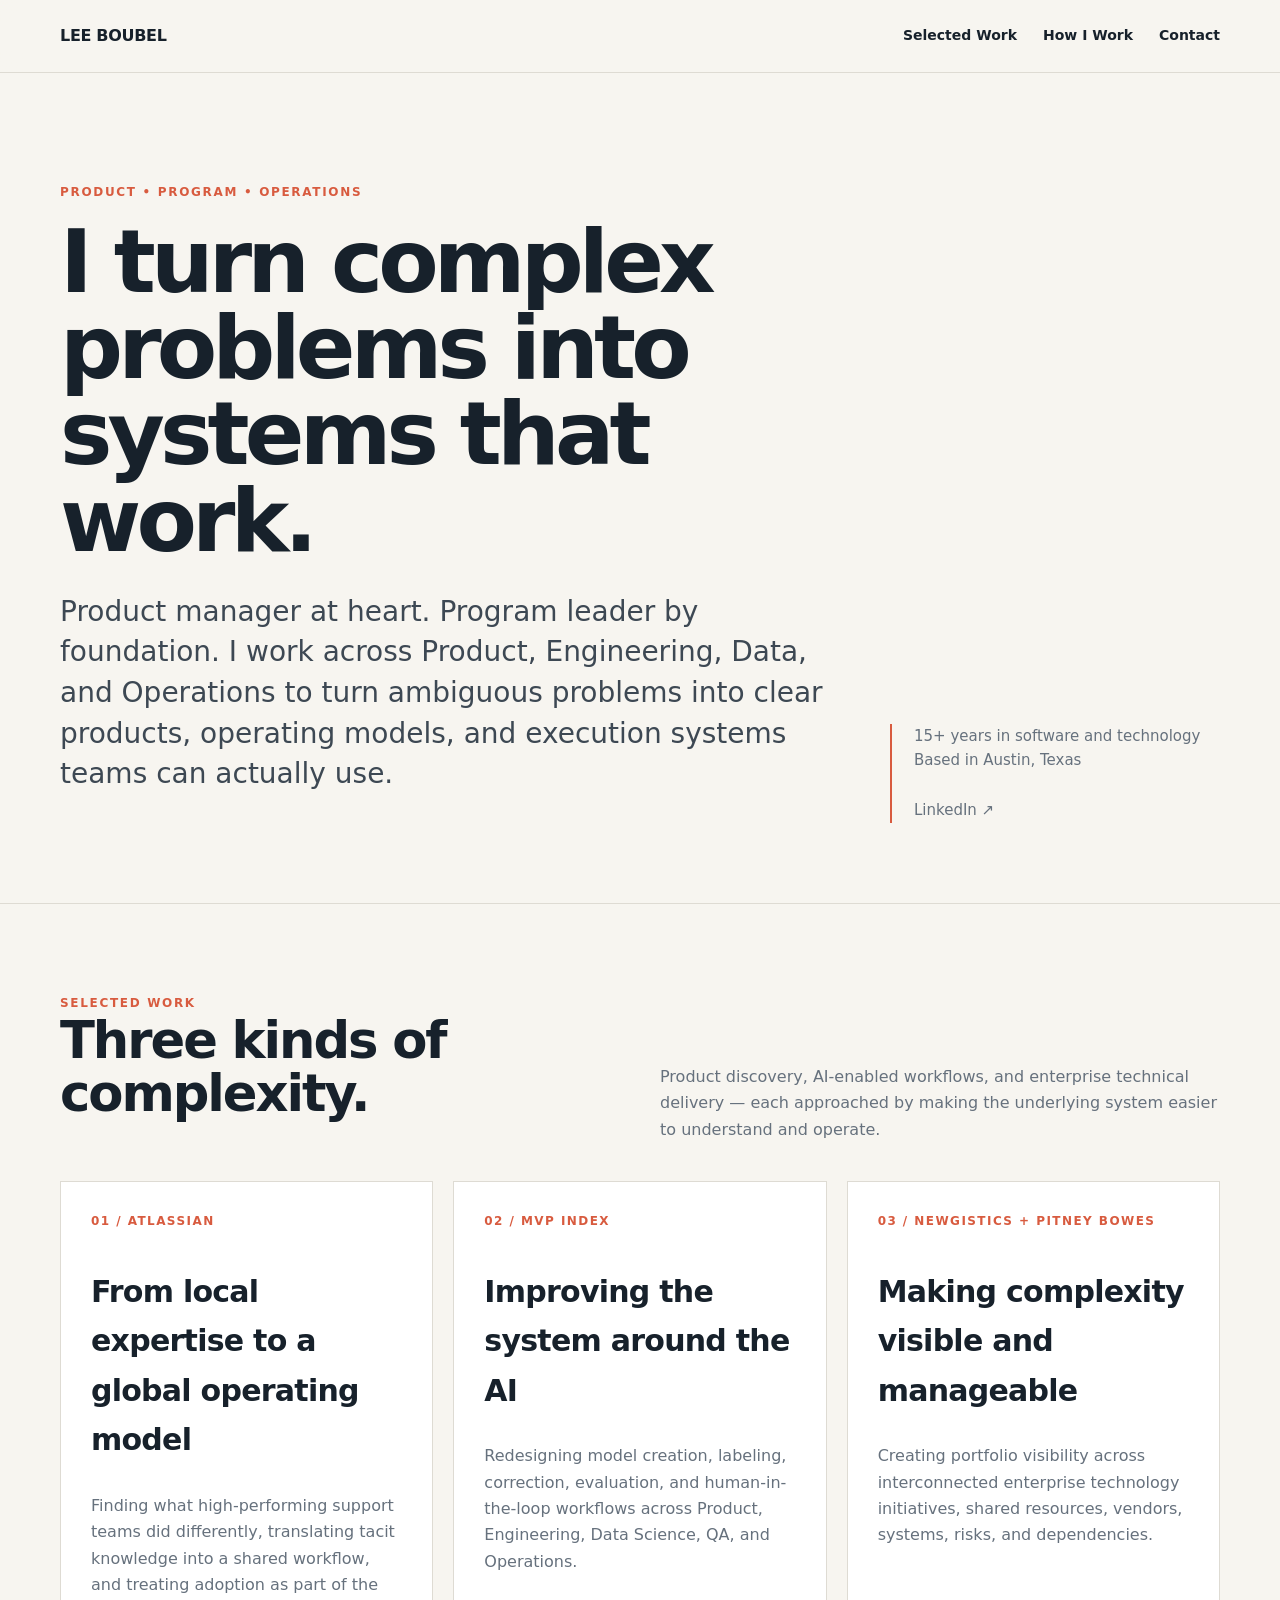
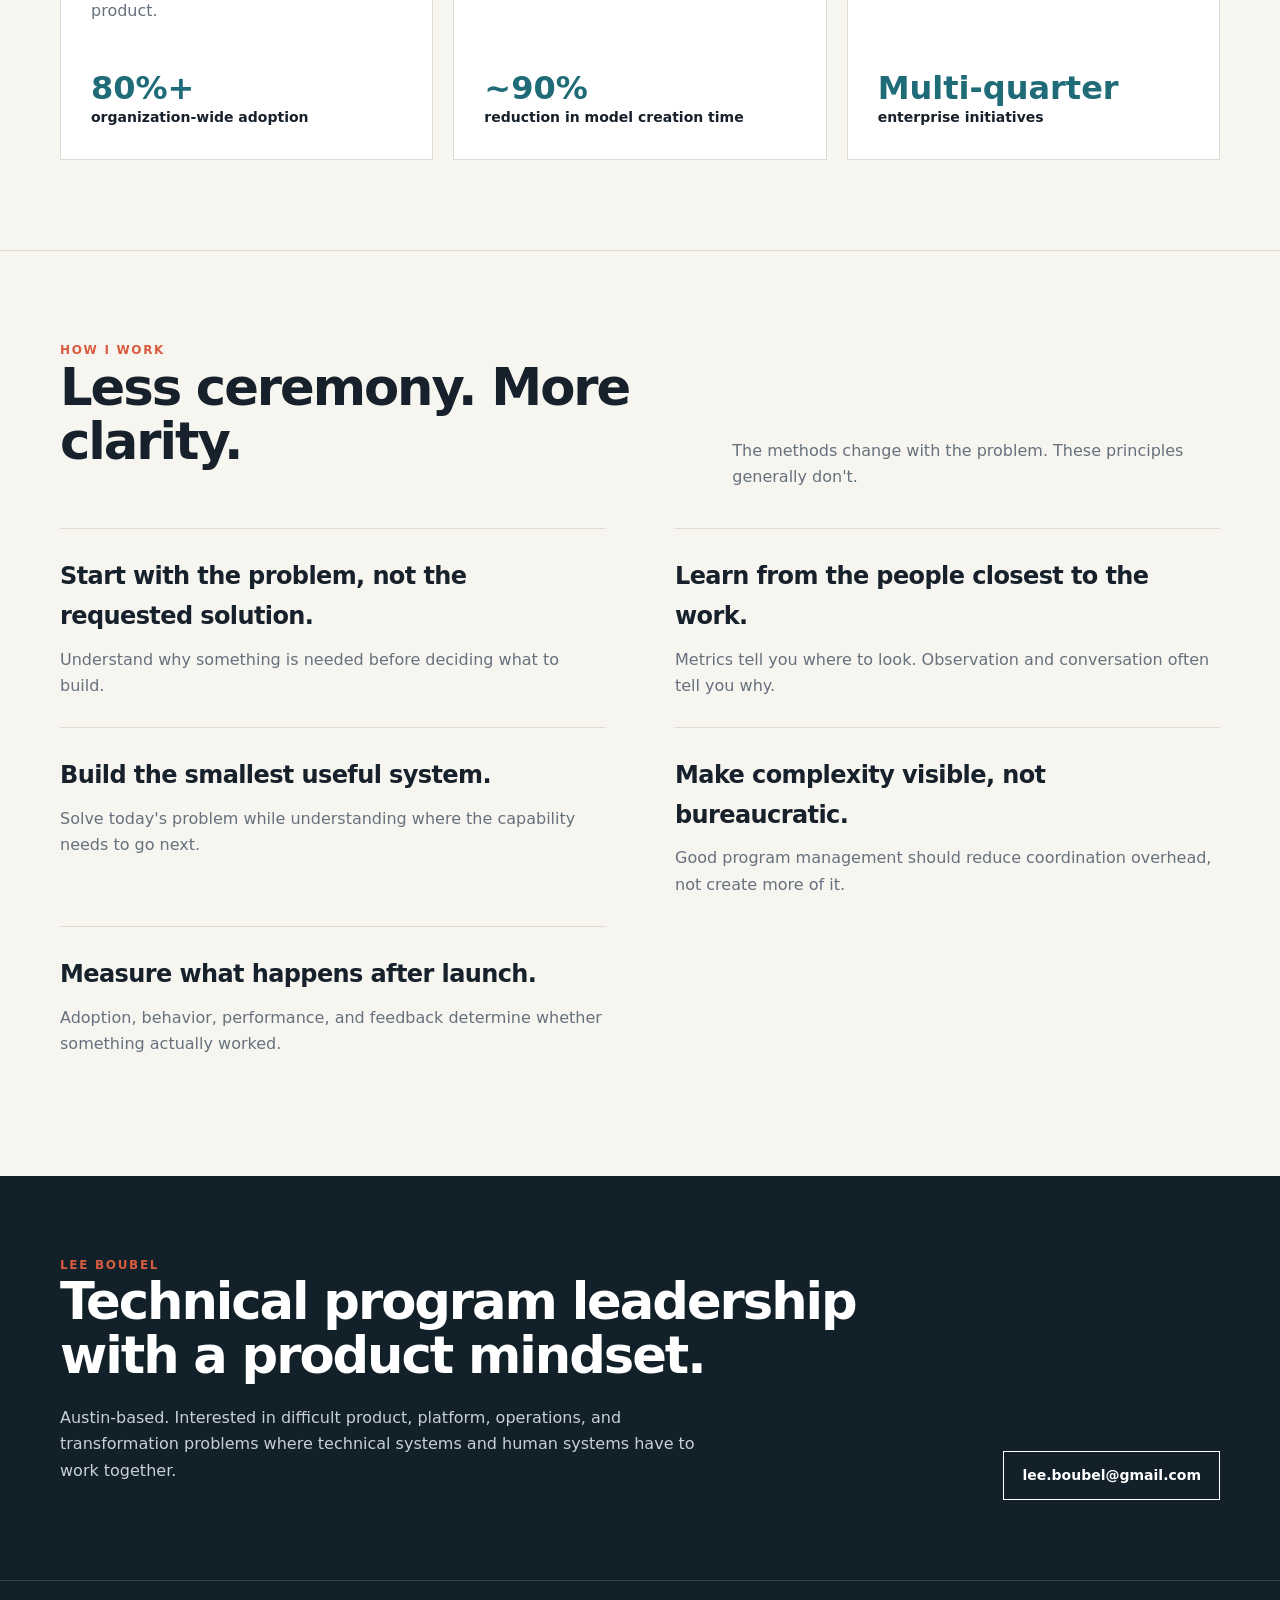
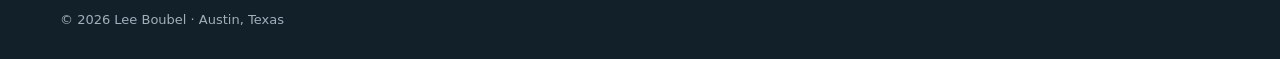
==== index.html @ baa6dc02 "Add files via upload" ====
<!doctype html><html lang="en"><head><meta charset="utf-8"><meta name="viewport" content="width=device-width,initial-scale=1"><meta name="description" content="Lee Boubel — Technical Program Management, Product Operations, and Business Transformation."><title>Lee Boubel | Product & Program Leadership</title><link rel="stylesheet" href="styles.css"></head><body>
<nav class="nav"><div class="wrap"><a class="brand" href="index.html">LEE BOUBEL</a><div class="links"><a href="#work">Selected Work</a><a href="#approach">How I Work</a><a href="mailto:lee.boubel@gmail.com">Contact</a></div></div></nav>
<header class="hero"><div class="wrap hero-grid"><div><div class="eyebrow">Product • Program • Operations</div><h1>I turn complex problems into systems that work.</h1><p class="lead">Product manager at heart. Program leader by foundation. I work across Product, Engineering, Data, and Operations to turn ambiguous problems into clear products, operating models, and execution systems teams can actually use.</p></div><div class="signal">15+ years in software and technology<br>Based in Austin, Texas<br><br><a href="https://www.linkedin.com/in/lee-boubel/">LinkedIn ↗</a></div></div></header>
<section class="section" id="work"><div class="wrap"><div class="section-head"><div><div class="eyebrow">Selected work</div><h2>Three kinds of complexity.</h2></div><p>Product discovery, AI-enabled workflows, and enterprise technical delivery — each approached by making the underlying system easier to understand and operate.</p></div><div class="cards">
<a class="card" href="single-queue.html"><span class="num">01 / ATLASSIAN</span><h3>From local expertise to a global operating model</h3><p>Finding what high-performing support teams did differently, translating tacit knowledge into a shared workflow, and treating adoption as part of the product.</p><div class="metric"><strong>80%+</strong> organization-wide adoption</div></a>
<a class="card" href="mvp-index.html"><span class="num">02 / MVP INDEX</span><h3>Improving the system around the AI</h3><p>Redesigning model creation, labeling, correction, evaluation, and human-in-the-loop workflows across Product, Engineering, Data Science, QA, and Operations.</p><div class="metric"><strong>~90%</strong> reduction in model creation time</div></a>
<a class="card" href="technical-programs.html"><span class="num">03 / NEWGISTICS + PITNEY BOWES</span><h3>Making complexity visible and manageable</h3><p>Creating portfolio visibility across interconnected enterprise technology initiatives, shared resources, vendors, systems, risks, and dependencies.</p><div class="metric"><strong>Multi-quarter</strong> enterprise initiatives</div></a>
</div></div></section>
<section class="section" id="approach"><div class="wrap"><div class="section-head"><div><div class="eyebrow">How I work</div><h2>Less ceremony. More clarity.</h2></div><p>The methods change with the problem. These principles generally don't.</p></div><div class="principles">
<div class="principle"><h3>Start with the problem, not the requested solution.</h3><p>Understand why something is needed before deciding what to build.</p></div><div class="principle"><h3>Learn from the people closest to the work.</h3><p>Metrics tell you where to look. Observation and conversation often tell you why.</p></div><div class="principle"><h3>Build the smallest useful system.</h3><p>Solve today's problem while understanding where the capability needs to go next.</p></div><div class="principle"><h3>Make complexity visible, not bureaucratic.</h3><p>Good program management should reduce coordination overhead, not create more of it.</p></div><div class="principle"><h3>Measure what happens after launch.</h3><p>Adoption, behavior, performance, and feedback determine whether something actually worked.</p></div></div></div></section>
<section class="cta"><div class="wrap"><div><div class="eyebrow">Lee Boubel</div><h2>Technical program leadership with a product mindset.</h2><p>Austin-based. Interested in difficult product, platform, operations, and transformation problems where technical systems and human systems have to work together.</p></div><a class="button" href="mailto:lee.boubel@gmail.com">lee.boubel@gmail.com</a></div></section><footer class="footer"><div class="wrap">© 2026 Lee Boubel · Austin, Texas</div></footer></body></html>
---- styles.css ----
:root{--ink:#17212b;--muted:#66717d;--paper:#f7f5f0;--white:#fff;--accent:#d85b3f;--accent2:#1f6b78;--line:#dedbd3;--dark:#122029;--max:1160px}*{box-sizing:border-box}html{scroll-behavior:smooth}body{margin:0;font-family:Inter,ui-sans-serif,system-ui,-apple-system,BlinkMacSystemFont,"Segoe UI",sans-serif;background:var(--paper);color:var(--ink);line-height:1.65}a{color:inherit;text-decoration:none}a:hover{color:var(--accent)}.wrap{width:min(var(--max),calc(100% - 40px));margin:auto}.nav{position:sticky;top:0;z-index:20;background:rgba(247,245,240,.94);backdrop-filter:blur(12px);border-bottom:1px solid var(--line)}.nav .wrap{height:72px;display:flex;align-items:center;justify-content:space-between}.brand{font-weight:800;letter-spacing:-.02em}.links{display:flex;gap:26px;font-size:14px;font-weight:650}.hero{padding:110px 0 80px}.eyebrow{text-transform:uppercase;letter-spacing:.14em;font-size:12px;font-weight:800;color:var(--accent)}h1{font-size:clamp(48px,7vw,88px);line-height:.98;letter-spacing:-.055em;margin:16px 0 28px;max-width:1000px}h2{font-size:clamp(32px,4vw,52px);line-height:1.05;letter-spacing:-.04em;margin:0 0 22px}h3{font-size:24px;letter-spacing:-.025em;margin:0 0 10px}.lead{font-size:clamp(20px,2.3vw,28px);line-height:1.45;color:#3d4853;max-width:850px}.hero-grid{display:grid;grid-template-columns:1.4fr .6fr;gap:60px;align-items:end}.signal{border-left:2px solid var(--accent);padding-left:22px;color:var(--muted);font-size:15px}.section{padding:90px 0;border-top:1px solid var(--line)}.section-head{display:flex;justify-content:space-between;gap:30px;align-items:end;margin-bottom:38px}.section-head p{max-width:560px;color:var(--muted);margin:0}.cards{display:grid;grid-template-columns:repeat(3,1fr);gap:20px}.card{background:var(--white);border:1px solid var(--line);padding:30px;min-height:390px;display:flex;flex-direction:column;transition:.2s ease}.card:hover{transform:translateY(-4px);box-shadow:0 18px 50px rgba(18,32,41,.08)}.num{font-size:12px;font-weight:800;color:var(--accent);letter-spacing:.12em}.card h3{font-size:30px;margin:35px 0 12px}.card p{color:var(--muted)}.metric{margin-top:auto;padding-top:30px;font-size:14px;font-weight:700}.metric strong{display:block;font-size:32px;line-height:1.1;color:var(--accent2)}.principles{display:grid;grid-template-columns:1fr 1fr;gap:0 70px}.principle{padding:28px 0;border-top:1px solid var(--line)}.principle p{color:var(--muted);margin:6px 0 0}.cta{background:var(--dark);color:white;padding:80px 0}.cta .wrap{display:flex;justify-content:space-between;gap:50px;align-items:end}.cta p{color:#c6d0d6;max-width:650px}.button{display:inline-block;border:1px solid currentColor;padding:12px 18px;font-weight:700;font-size:14px}.footer{background:var(--dark);color:#9fb0ba;padding:28px 0;border-top:1px solid #30414b;font-size:13px}.case-hero{padding:90px 0 65px}.case-hero h1{font-size:clamp(44px,6vw,74px);max-width:1000px}.case-meta{display:grid;grid-template-columns:repeat(3,1fr);gap:1px;background:var(--line);border:1px solid var(--line);margin-top:50px}.case-meta>div{background:var(--white);padding:24px}.case-meta span{display:block;color:var(--muted);font-size:12px;text-transform:uppercase;letter-spacing:.1em;font-weight:800;margin-bottom:6px}.story{display:grid;grid-template-columns:280px 1fr;gap:70px;padding:75px 0;border-top:1px solid var(--line)}.story .kicker{font-weight:800;font-size:13px;text-transform:uppercase;letter-spacing:.1em;color:var(--accent)}.story-copy{max-width:760px}.story-copy p{font-size:18px;color:#394550}.quote{font-size:28px!important;line-height:1.35;color:var(--ink)!important;font-weight:750;letter-spacing:-.02em;border-left:3px solid var(--accent);padding-left:24px;margin:35px 0}.flow{display:grid;grid-template-columns:repeat(5,1fr);gap:10px;margin:40px 0}.flow div{background:white;border:1px solid var(--line);padding:18px 14px;font-weight:700;font-size:13px;position:relative}.flow div:not(:last-child):after{content:'→';position:absolute;right:-10px;top:50%;transform:translate(50%,-50%);background:var(--paper);padding:2px;color:var(--accent)}.outcomes{display:grid;grid-template-columns:repeat(3,1fr);gap:16px;margin:35px 0}.outcome{background:var(--dark);color:white;padding:28px}.outcome strong{display:block;font-size:38px;color:#f0b36b}.outcome span{color:#c6d0d6;font-size:14px}.tags{display:flex;flex-wrap:wrap;gap:8px}.tag{border:1px solid var(--line);background:white;padding:8px 11px;font-size:12px;font-weight:700}.back{display:inline-block;margin:35px 0;color:var(--muted);font-weight:700;font-size:14px}@media(max-width:800px){.links{gap:14px}.links a:nth-child(2){display:none}.hero-grid,.story,.cta .wrap{grid-template-columns:1fr;display:grid}.cards,.case-meta,.outcomes{grid-template-columns:1fr}.principles{grid-template-columns:1fr}.flow{grid-template-columns:1fr}.flow div:not(:last-child):after{content:'↓';right:auto;left:50%;top:auto;bottom:-13px;transform:translate(-50%,50%)}.hero{padding-top:75px}.section{padding:65px 0}}
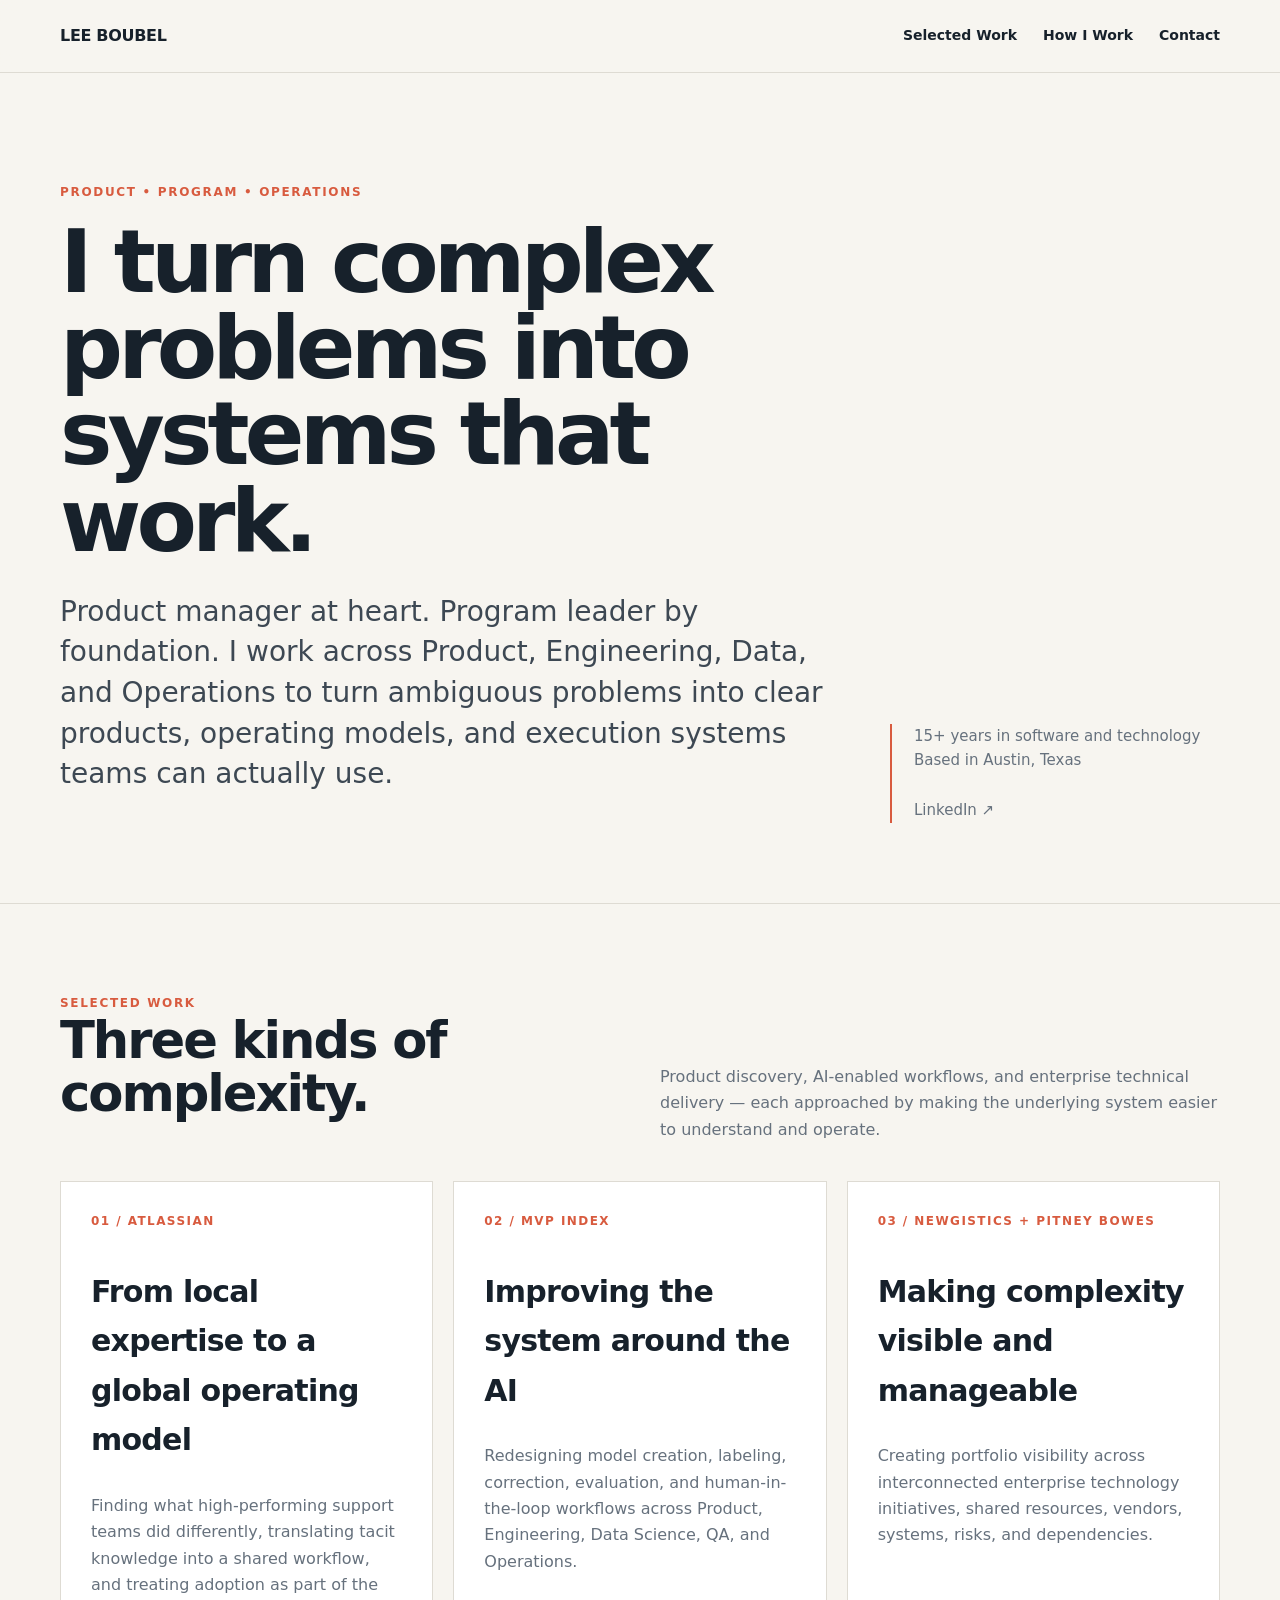
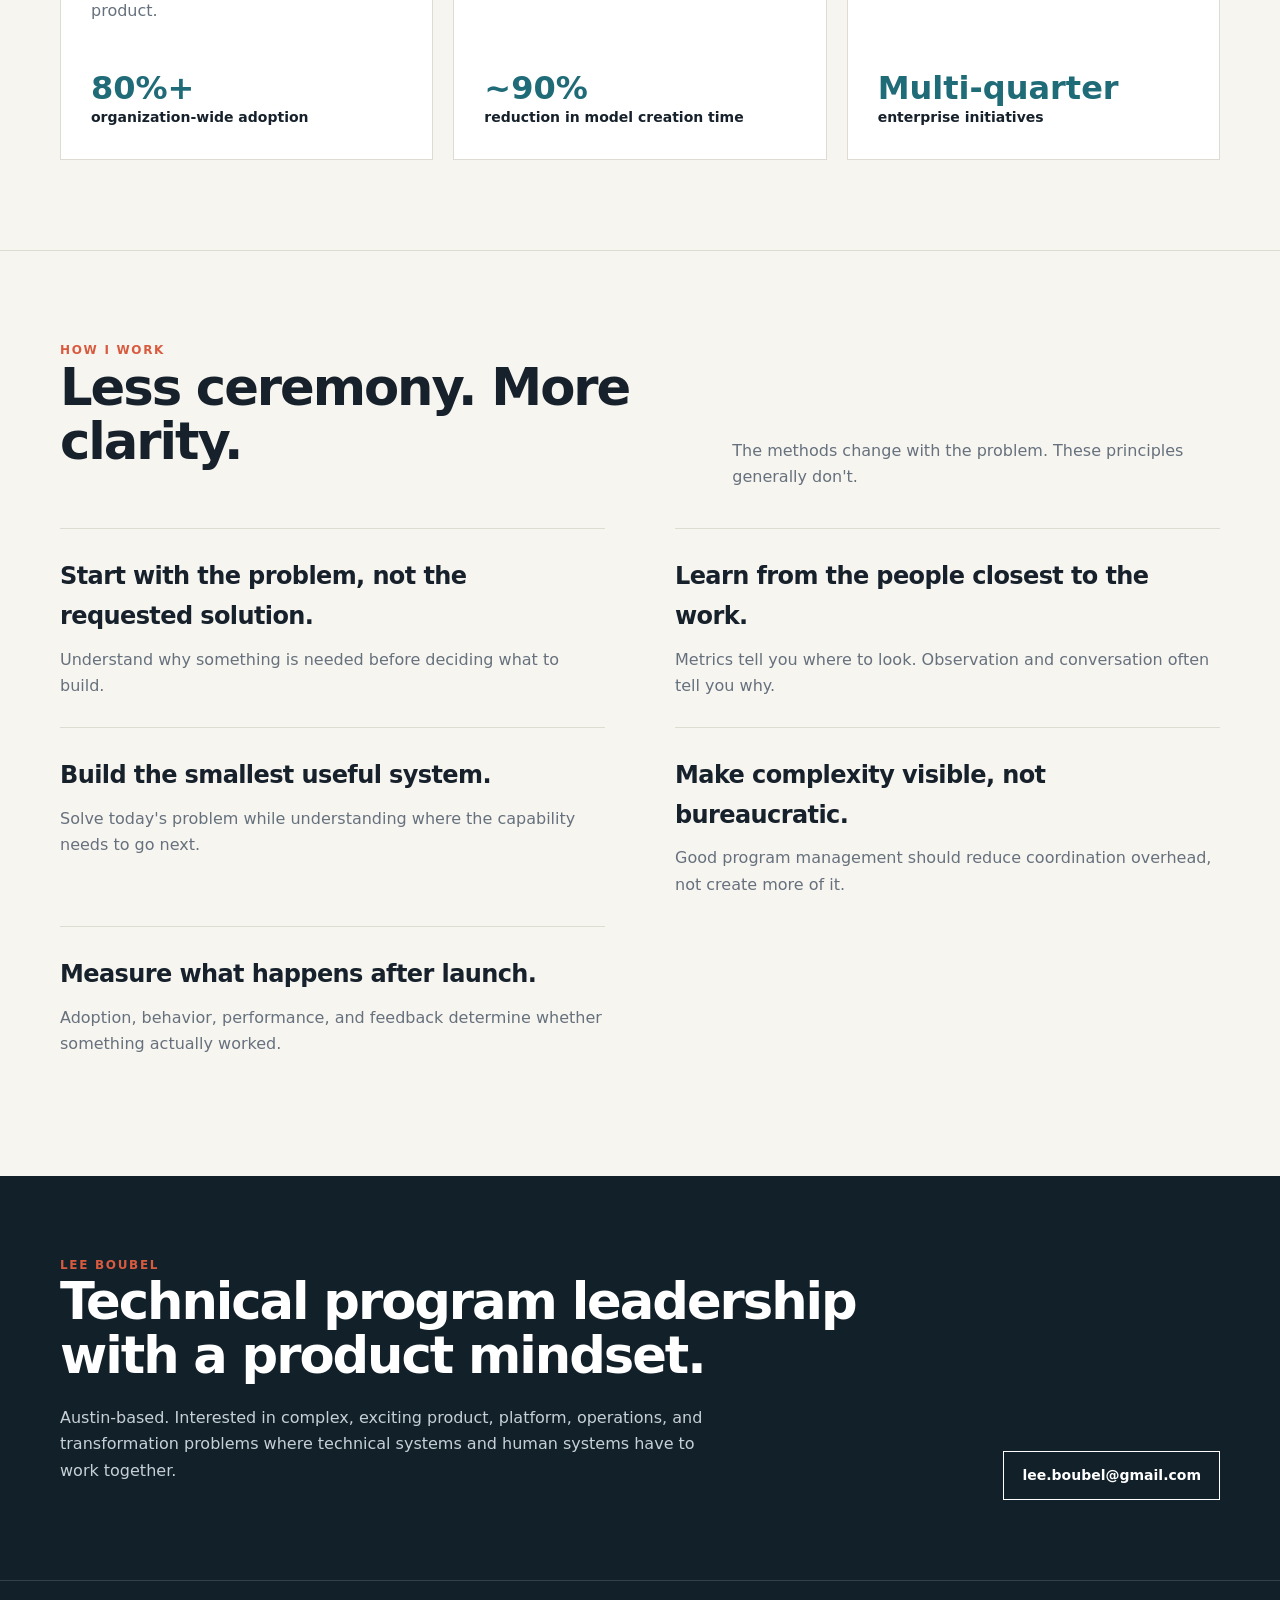
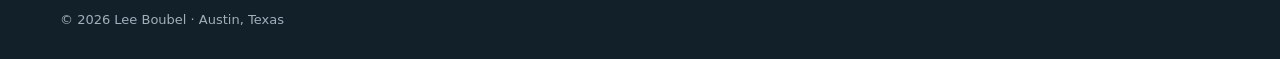
==== commit bdae3374: "Update index.html" ====
--- a/index.html
+++ b/index.html
@@ -1,6 +1,6 @@
 <!doctype html><html lang="en"><head><meta charset="utf-8"><meta name="viewport" content="width=device-width,initial-scale=1"><meta name="description" content="Lee Boubel — Technical Program Management, Product Operations, and Business Transformation."><title>Lee Boubel | Product & Program Leadership</title><link rel="stylesheet" href="styles.css"></head><body>
 <nav class="nav"><div class="wrap"><a class="brand" href="index.html">LEE BOUBEL</a><div class="links"><a href="#work">Selected Work</a><a href="#approach">How I Work</a><a href="mailto:lee.boubel@gmail.com">Contact</a></div></div></nav>
-<header class="hero"><div class="wrap hero-grid"><div><div class="eyebrow">Product • Program • Operations</div><h1>I turn complex problems into systems that work.</h1><p class="lead">Product manager at heart. Program leader by foundation. I work across Product, Engineering, Data, and Operations to turn ambiguous problems into clear products, operating models, and execution systems teams can actually use.</p></div><div class="signal">15+ years in software and technology<br>Based in Austin, Texas<br><br><a href="https://www.linkedin.com/in/lee-boubel/">LinkedIn ↗</a></div></div></header>
+<header class="hero"><div class="wrap hero-grid"><div><div class="eyebrow">Product • Program • Operations</div><h1>I turn complex problems into systems that work.</h1><p class="lead">Product manager at heart. Program leader by foundation. I work across Product, Engineering, Data, and Operations to turn ambiguous problems into clear products, operating models, and execution systems teams can actually use.</p></div><div class="signal">15+ years in software and technology<br>Based in Austin, Texas<br><br><a href="https://www.linkedin.com/in/lee-boubel-atx/">LinkedIn ↗</a></div></div></header>
 <section class="section" id="work"><div class="wrap"><div class="section-head"><div><div class="eyebrow">Selected work</div><h2>Three kinds of complexity.</h2></div><p>Product discovery, AI-enabled workflows, and enterprise technical delivery — each approached by making the underlying system easier to understand and operate.</p></div><div class="cards">
 <a class="card" href="single-queue.html"><span class="num">01 / ATLASSIAN</span><h3>From local expertise to a global operating model</h3><p>Finding what high-performing support teams did differently, translating tacit knowledge into a shared workflow, and treating adoption as part of the product.</p><div class="metric"><strong>80%+</strong> organization-wide adoption</div></a>
 <a class="card" href="mvp-index.html"><span class="num">02 / MVP INDEX</span><h3>Improving the system around the AI</h3><p>Redesigning model creation, labeling, correction, evaluation, and human-in-the-loop workflows across Product, Engineering, Data Science, QA, and Operations.</p><div class="metric"><strong>~90%</strong> reduction in model creation time</div></a>
@@ -8,4 +8,4 @@
 </div></div></section>
 <section class="section" id="approach"><div class="wrap"><div class="section-head"><div><div class="eyebrow">How I work</div><h2>Less ceremony. More clarity.</h2></div><p>The methods change with the problem. These principles generally don't.</p></div><div class="principles">
 <div class="principle"><h3>Start with the problem, not the requested solution.</h3><p>Understand why something is needed before deciding what to build.</p></div><div class="principle"><h3>Learn from the people closest to the work.</h3><p>Metrics tell you where to look. Observation and conversation often tell you why.</p></div><div class="principle"><h3>Build the smallest useful system.</h3><p>Solve today's problem while understanding where the capability needs to go next.</p></div><div class="principle"><h3>Make complexity visible, not bureaucratic.</h3><p>Good program management should reduce coordination overhead, not create more of it.</p></div><div class="principle"><h3>Measure what happens after launch.</h3><p>Adoption, behavior, performance, and feedback determine whether something actually worked.</p></div></div></div></section>
-<section class="cta"><div class="wrap"><div><div class="eyebrow">Lee Boubel</div><h2>Technical program leadership with a product mindset.</h2><p>Austin-based. Interested in difficult product, platform, operations, and transformation problems where technical systems and human systems have to work together.</p></div><a class="button" href="mailto:lee.boubel@gmail.com">lee.boubel@gmail.com</a></div></section><footer class="footer"><div class="wrap">© 2026 Lee Boubel · Austin, Texas</div></footer></body></html>
+<section class="cta"><div class="wrap"><div><div class="eyebrow">Lee Boubel</div><h2>Technical program leadership with a product mindset.</h2><p>Austin-based. Interested in complex, exciting product, platform, operations, and transformation problems where technical systems and human systems have to work together.</p></div><a class="button" href="mailto:lee.boubel@gmail.com">lee.boubel@gmail.com</a></div></section><footer class="footer"><div class="wrap">© 2026 Lee Boubel · Austin, Texas</div></footer></body></html>
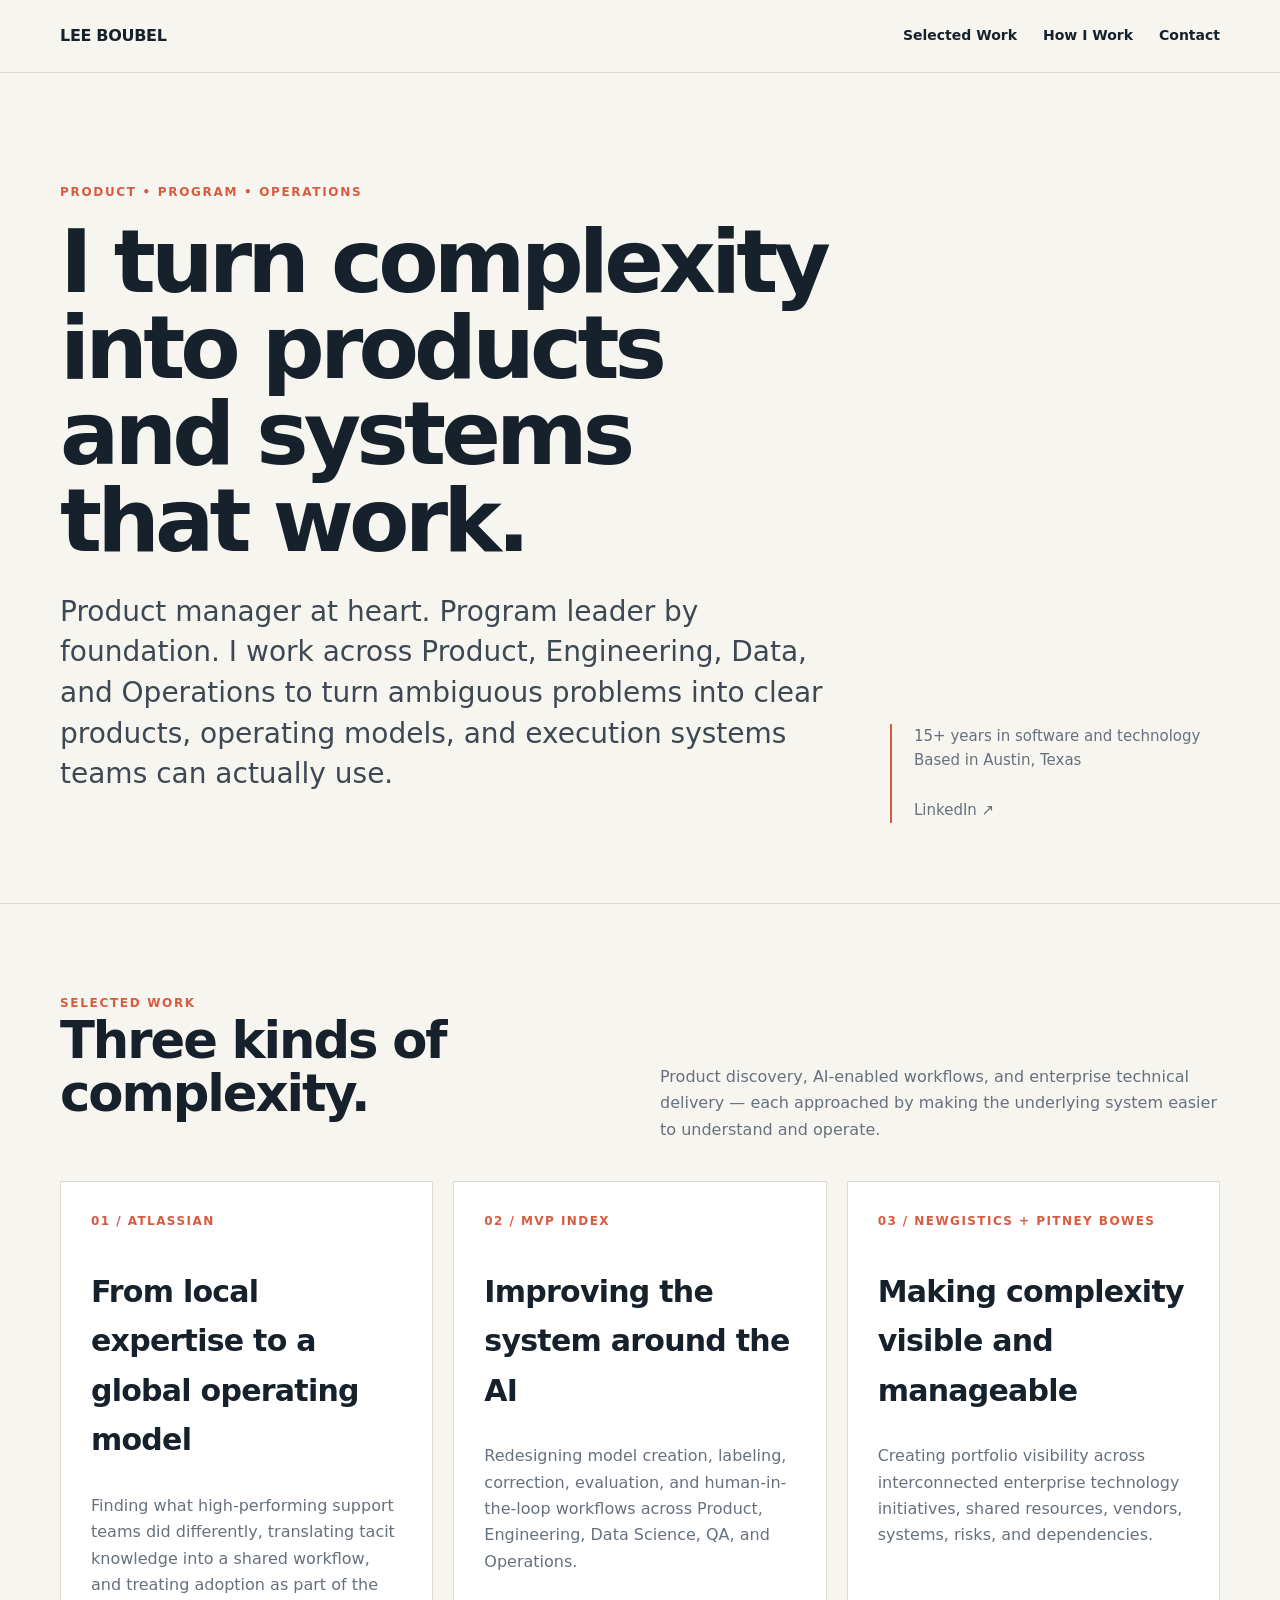
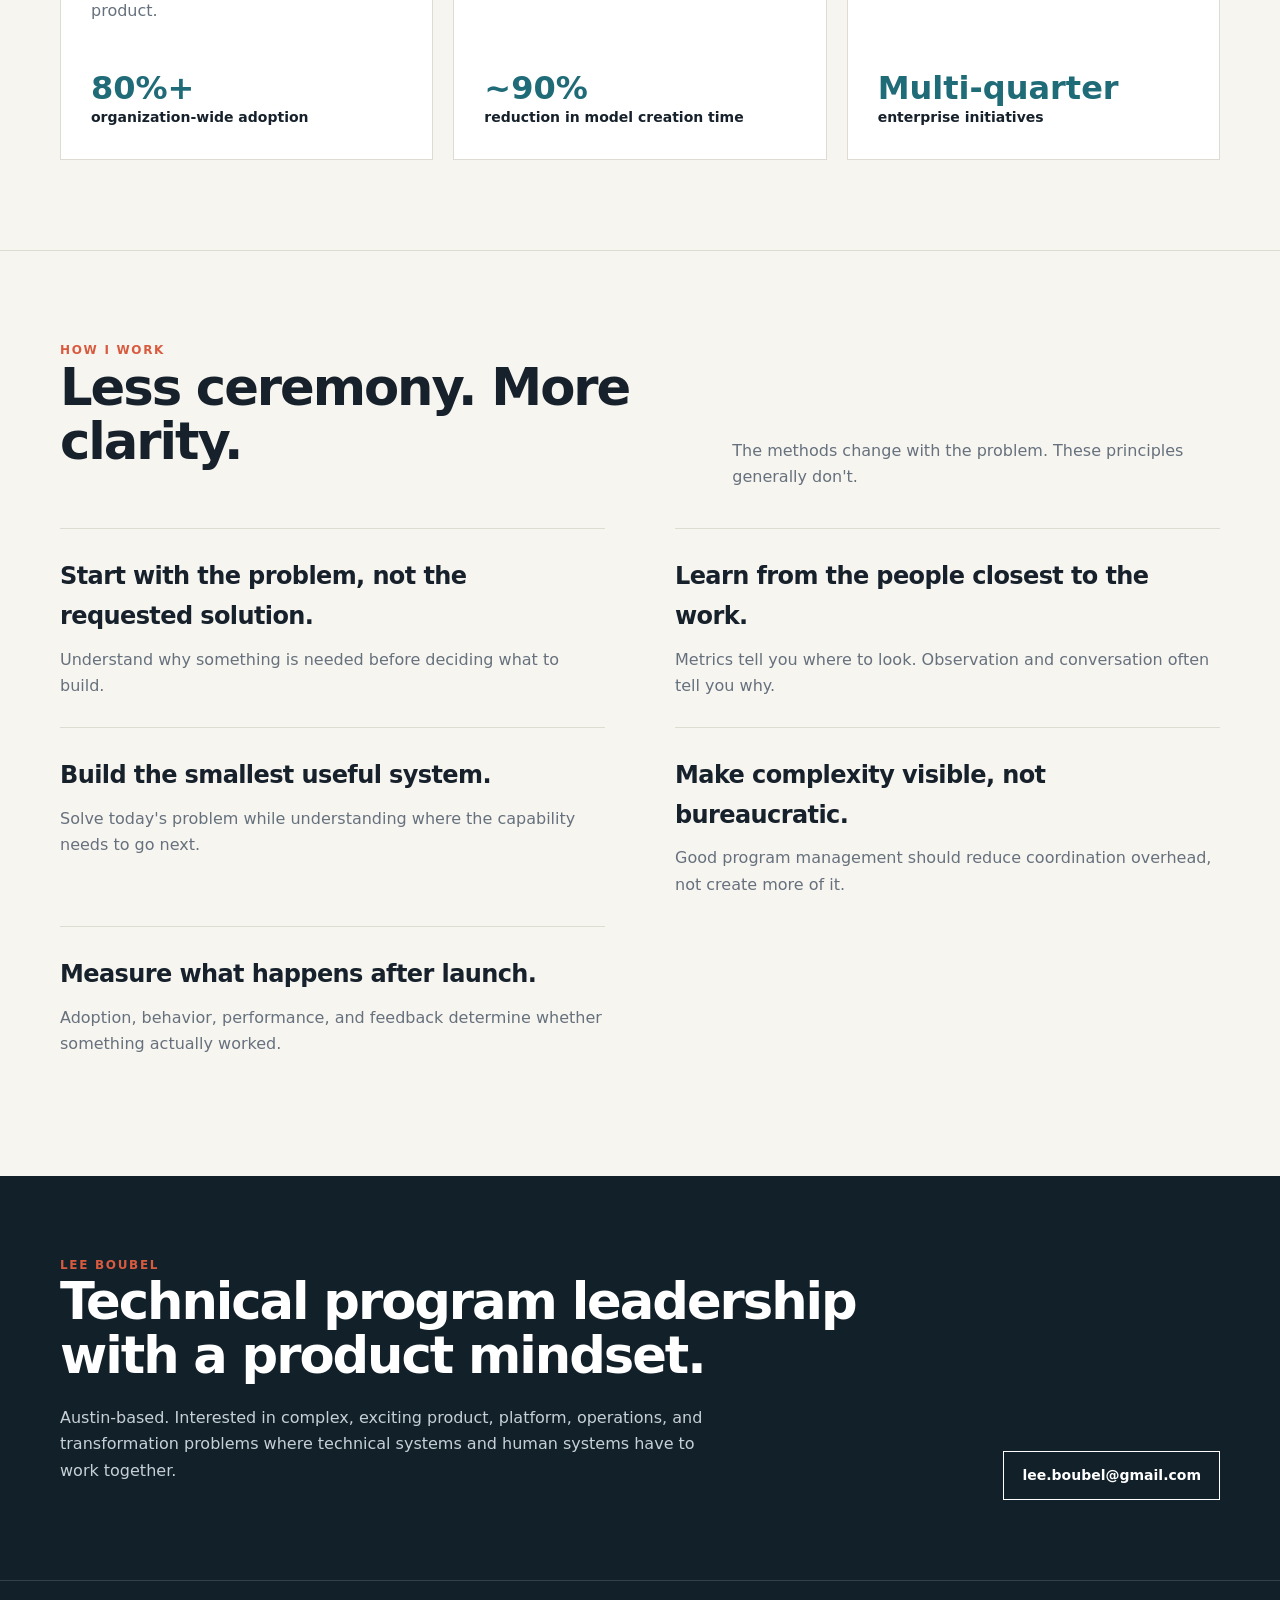
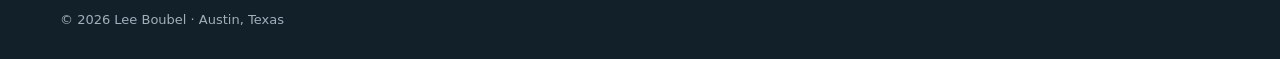
==== commit 9466fa09: "Update index.html" ====
--- a/index.html
+++ b/index.html
@@ -1,6 +1,6 @@
 <!doctype html><html lang="en"><head><meta charset="utf-8"><meta name="viewport" content="width=device-width,initial-scale=1"><meta name="description" content="Lee Boubel — Technical Program Management, Product Operations, and Business Transformation."><title>Lee Boubel | Product & Program Leadership</title><link rel="stylesheet" href="styles.css"></head><body>
 <nav class="nav"><div class="wrap"><a class="brand" href="index.html">LEE BOUBEL</a><div class="links"><a href="#work">Selected Work</a><a href="#approach">How I Work</a><a href="mailto:lee.boubel@gmail.com">Contact</a></div></div></nav>
-<header class="hero"><div class="wrap hero-grid"><div><div class="eyebrow">Product • Program • Operations</div><h1>I turn complex problems into systems that work.</h1><p class="lead">Product manager at heart. Program leader by foundation. I work across Product, Engineering, Data, and Operations to turn ambiguous problems into clear products, operating models, and execution systems teams can actually use.</p></div><div class="signal">15+ years in software and technology<br>Based in Austin, Texas<br><br><a href="https://www.linkedin.com/in/lee-boubel-atx/">LinkedIn ↗</a></div></div></header>
+<header class="hero"><div class="wrap hero-grid"><div><div class="eyebrow">Product • Program • Operations</div><h1>I turn complexity into products and systems that work.</h1><p class="lead">Product manager at heart. Program leader by foundation. I work across Product, Engineering, Data, and Operations to turn ambiguous problems into clear products, operating models, and execution systems teams can actually use.</p></div><div class="signal">15+ years in software and technology<br>Based in Austin, Texas<br><br><a href="https://www.linkedin.com/in/lee-boubel-atx/">LinkedIn ↗</a></div></div></header>
 <section class="section" id="work"><div class="wrap"><div class="section-head"><div><div class="eyebrow">Selected work</div><h2>Three kinds of complexity.</h2></div><p>Product discovery, AI-enabled workflows, and enterprise technical delivery — each approached by making the underlying system easier to understand and operate.</p></div><div class="cards">
 <a class="card" href="single-queue.html"><span class="num">01 / ATLASSIAN</span><h3>From local expertise to a global operating model</h3><p>Finding what high-performing support teams did differently, translating tacit knowledge into a shared workflow, and treating adoption as part of the product.</p><div class="metric"><strong>80%+</strong> organization-wide adoption</div></a>
 <a class="card" href="mvp-index.html"><span class="num">02 / MVP INDEX</span><h3>Improving the system around the AI</h3><p>Redesigning model creation, labeling, correction, evaluation, and human-in-the-loop workflows across Product, Engineering, Data Science, QA, and Operations.</p><div class="metric"><strong>~90%</strong> reduction in model creation time</div></a>
